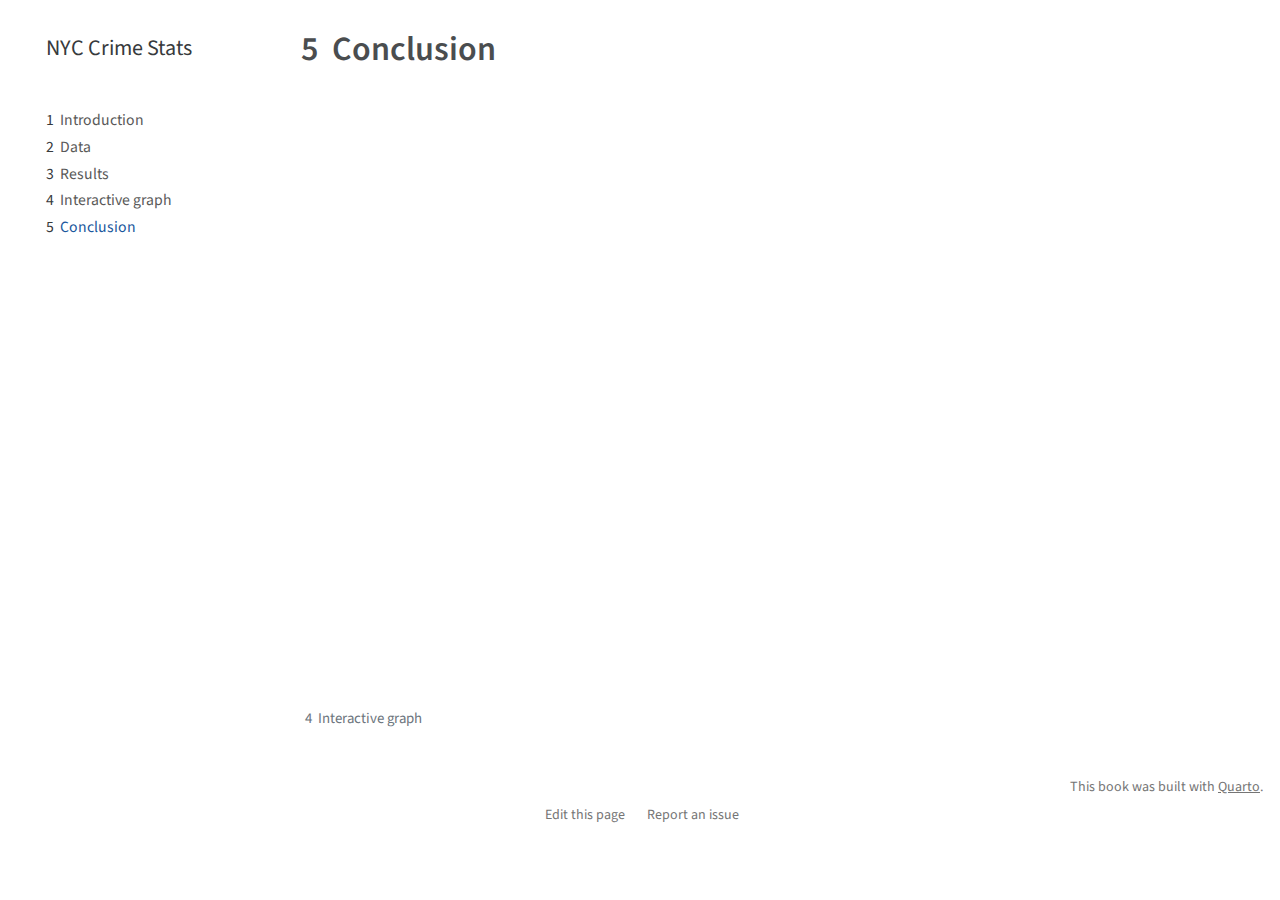
==== docs/conclusion.html @ 1aec039c "initial commit" ====
<!DOCTYPE html>
<html xmlns="http://www.w3.org/1999/xhtml" lang="en" xml:lang="en"><head>

<meta charset="utf-8">
<meta name="generator" content="quarto-1.3.433">

<meta name="viewport" content="width=device-width, initial-scale=1.0, user-scalable=yes">


<title>NYC Crime Stats - 5&nbsp; Conclusion</title>
<style>
code{white-space: pre-wrap;}
span.smallcaps{font-variant: small-caps;}
div.columns{display: flex; gap: min(4vw, 1.5em);}
div.column{flex: auto; overflow-x: auto;}
div.hanging-indent{margin-left: 1.5em; text-indent: -1.5em;}
ul.task-list{list-style: none;}
ul.task-list li input[type="checkbox"] {
  width: 0.8em;
  margin: 0 0.8em 0.2em -1em; /* quarto-specific, see https://github.com/quarto-dev/quarto-cli/issues/4556 */ 
  vertical-align: middle;
}
</style>


<script src="site_libs/quarto-nav/quarto-nav.js"></script>
<script src="site_libs/quarto-nav/headroom.min.js"></script>
<script src="site_libs/clipboard/clipboard.min.js"></script>
<script src="site_libs/quarto-search/autocomplete.umd.js"></script>
<script src="site_libs/quarto-search/fuse.min.js"></script>
<script src="site_libs/quarto-search/quarto-search.js"></script>
<meta name="quarto:offset" content="./">
<link href="./d3graph.html" rel="prev">
<script src="site_libs/quarto-html/quarto.js"></script>
<script src="site_libs/quarto-html/popper.min.js"></script>
<script src="site_libs/quarto-html/tippy.umd.min.js"></script>
<script src="site_libs/quarto-html/anchor.min.js"></script>
<link href="site_libs/quarto-html/tippy.css" rel="stylesheet">
<link href="site_libs/quarto-html/quarto-syntax-highlighting.css" rel="stylesheet" id="quarto-text-highlighting-styles">
<script src="site_libs/bootstrap/bootstrap.min.js"></script>
<link href="site_libs/bootstrap/bootstrap-icons.css" rel="stylesheet">
<link href="site_libs/bootstrap/bootstrap.min.css" rel="stylesheet" id="quarto-bootstrap" data-mode="light">
<script id="quarto-search-options" type="application/json">{
  "location": "sidebar",
  "copy-button": false,
  "collapse-after": 3,
  "panel-placement": "start",
  "type": "textbox",
  "limit": 20,
  "language": {
    "search-no-results-text": "No results",
    "search-matching-documents-text": "matching documents",
    "search-copy-link-title": "Copy link to search",
    "search-hide-matches-text": "Hide additional matches",
    "search-more-match-text": "more match in this document",
    "search-more-matches-text": "more matches in this document",
    "search-clear-button-title": "Clear",
    "search-detached-cancel-button-title": "Cancel",
    "search-submit-button-title": "Submit",
    "search-label": "Search"
  }
}</script>


</head>

<body class="nav-sidebar floating">

<div id="quarto-search-results"></div>
  <header id="quarto-header" class="headroom fixed-top">
  <nav class="quarto-secondary-nav">
    <div class="container-fluid d-flex">
      <button type="button" class="quarto-btn-toggle btn" data-bs-toggle="collapse" data-bs-target="#quarto-sidebar,#quarto-sidebar-glass" aria-controls="quarto-sidebar" aria-expanded="false" aria-label="Toggle sidebar navigation" onclick="if (window.quartoToggleHeadroom) { window.quartoToggleHeadroom(); }">
        <i class="bi bi-layout-text-sidebar-reverse"></i>
      </button>
      <nav class="quarto-page-breadcrumbs" aria-label="breadcrumb"><ol class="breadcrumb"><li class="breadcrumb-item"><a href="./conclusion.html"><span class="chapter-number">5</span>&nbsp; <span class="chapter-title">Conclusion</span></a></li></ol></nav>
      <a class="flex-grow-1" role="button" data-bs-toggle="collapse" data-bs-target="#quarto-sidebar,#quarto-sidebar-glass" aria-controls="quarto-sidebar" aria-expanded="false" aria-label="Toggle sidebar navigation" onclick="if (window.quartoToggleHeadroom) { window.quartoToggleHeadroom(); }">      
      </a>
      <button type="button" class="btn quarto-search-button" aria-label="" onclick="window.quartoOpenSearch();">
        <i class="bi bi-search"></i>
      </button>
    </div>
  </nav>
</header>
<!-- content -->
<div id="quarto-content" class="quarto-container page-columns page-rows-contents page-layout-article">
<!-- sidebar -->
  <nav id="quarto-sidebar" class="sidebar collapse collapse-horizontal sidebar-navigation floating overflow-auto">
    <div class="pt-lg-2 mt-2 text-left sidebar-header">
    <div class="sidebar-title mb-0 py-0">
      <a href="./">NYC Crime Stats</a> 
        <div class="sidebar-tools-main">
    <a href="https://github.com/schaefer30037/NYCCrimeStats" rel="" title="Source Code" class="quarto-navigation-tool px-1" aria-label="Source Code"><i class="bi bi-github"></i></a>
</div>
    </div>
      </div>
        <div class="mt-2 flex-shrink-0 align-items-center">
        <div class="sidebar-search">
        <div id="quarto-search" class="" title="Search"></div>
        </div>
        </div>
    <div class="sidebar-menu-container"> 
    <ul class="list-unstyled mt-1">
        <li class="sidebar-item">
  <div class="sidebar-item-container"> 
  <a href="./index.html" class="sidebar-item-text sidebar-link">
 <span class="menu-text"><span class="chapter-number">1</span>&nbsp; <span class="chapter-title">Introduction</span></span></a>
  </div>
</li>
        <li class="sidebar-item">
  <div class="sidebar-item-container"> 
  <a href="./data.html" class="sidebar-item-text sidebar-link">
 <span class="menu-text"><span class="chapter-number">2</span>&nbsp; <span class="chapter-title">Data</span></span></a>
  </div>
</li>
        <li class="sidebar-item">
  <div class="sidebar-item-container"> 
  <a href="./results.html" class="sidebar-item-text sidebar-link">
 <span class="menu-text"><span class="chapter-number">3</span>&nbsp; <span class="chapter-title">Results</span></span></a>
  </div>
</li>
        <li class="sidebar-item">
  <div class="sidebar-item-container"> 
  <a href="./d3graph.html" class="sidebar-item-text sidebar-link">
 <span class="menu-text"><span class="chapter-number">4</span>&nbsp; <span class="chapter-title">Interactive graph</span></span></a>
  </div>
</li>
        <li class="sidebar-item">
  <div class="sidebar-item-container"> 
  <a href="./conclusion.html" class="sidebar-item-text sidebar-link active">
 <span class="menu-text"><span class="chapter-number">5</span>&nbsp; <span class="chapter-title">Conclusion</span></span></a>
  </div>
</li>
    </ul>
    </div>
</nav>
<div id="quarto-sidebar-glass" data-bs-toggle="collapse" data-bs-target="#quarto-sidebar,#quarto-sidebar-glass"></div>
<!-- margin-sidebar -->
    <div id="quarto-margin-sidebar" class="sidebar margin-sidebar">
        
    </div>
<!-- main -->
<main class="content" id="quarto-document-content">

<header id="title-block-header" class="quarto-title-block default">
<div class="quarto-title">
<h1 class="title"><span class="chapter-number">5</span>&nbsp; <span class="chapter-title">Conclusion</span></h1>
</div>



<div class="quarto-title-meta">

    
  
    
  </div>
  

</header>




</main> <!-- /main -->
<script id="quarto-html-after-body" type="application/javascript">
window.document.addEventListener("DOMContentLoaded", function (event) {
  const toggleBodyColorMode = (bsSheetEl) => {
    const mode = bsSheetEl.getAttribute("data-mode");
    const bodyEl = window.document.querySelector("body");
    if (mode === "dark") {
      bodyEl.classList.add("quarto-dark");
      bodyEl.classList.remove("quarto-light");
    } else {
      bodyEl.classList.add("quarto-light");
      bodyEl.classList.remove("quarto-dark");
    }
  }
  const toggleBodyColorPrimary = () => {
    const bsSheetEl = window.document.querySelector("link#quarto-bootstrap");
    if (bsSheetEl) {
      toggleBodyColorMode(bsSheetEl);
    }
  }
  toggleBodyColorPrimary();  
  const icon = "";
  const anchorJS = new window.AnchorJS();
  anchorJS.options = {
    placement: 'right',
    icon: icon
  };
  anchorJS.add('.anchored');
  const isCodeAnnotation = (el) => {
    for (const clz of el.classList) {
      if (clz.startsWith('code-annotation-')) {                     
        return true;
      }
    }
    return false;
  }
  const clipboard = new window.ClipboardJS('.code-copy-button', {
    text: function(trigger) {
      const codeEl = trigger.previousElementSibling.cloneNode(true);
      for (const childEl of codeEl.children) {
        if (isCodeAnnotation(childEl)) {
          childEl.remove();
        }
      }
      return codeEl.innerText;
    }
  });
  clipboard.on('success', function(e) {
    // button target
    const button = e.trigger;
    // don't keep focus
    button.blur();
    // flash "checked"
    button.classList.add('code-copy-button-checked');
    var currentTitle = button.getAttribute("title");
    button.setAttribute("title", "Copied!");
    let tooltip;
    if (window.bootstrap) {
      button.setAttribute("data-bs-toggle", "tooltip");
      button.setAttribute("data-bs-placement", "left");
      button.setAttribute("data-bs-title", "Copied!");
      tooltip = new bootstrap.Tooltip(button, 
        { trigger: "manual", 
          customClass: "code-copy-button-tooltip",
          offset: [0, -8]});
      tooltip.show();    
    }
    setTimeout(function() {
      if (tooltip) {
        tooltip.hide();
        button.removeAttribute("data-bs-title");
        button.removeAttribute("data-bs-toggle");
        button.removeAttribute("data-bs-placement");
      }
      button.setAttribute("title", currentTitle);
      button.classList.remove('code-copy-button-checked');
    }, 1000);
    // clear code selection
    e.clearSelection();
  });
  function tippyHover(el, contentFn) {
    const config = {
      allowHTML: true,
      content: contentFn,
      maxWidth: 500,
      delay: 100,
      arrow: false,
      appendTo: function(el) {
          return el.parentElement;
      },
      interactive: true,
      interactiveBorder: 10,
      theme: 'quarto',
      placement: 'bottom-start'
    };
    window.tippy(el, config); 
  }
  const noterefs = window.document.querySelectorAll('a[role="doc-noteref"]');
  for (var i=0; i<noterefs.length; i++) {
    const ref = noterefs[i];
    tippyHover(ref, function() {
      // use id or data attribute instead here
      let href = ref.getAttribute('data-footnote-href') || ref.getAttribute('href');
      try { href = new URL(href).hash; } catch {}
      const id = href.replace(/^#\/?/, "");
      const note = window.document.getElementById(id);
      return note.innerHTML;
    });
  }
      let selectedAnnoteEl;
      const selectorForAnnotation = ( cell, annotation) => {
        let cellAttr = 'data-code-cell="' + cell + '"';
        let lineAttr = 'data-code-annotation="' +  annotation + '"';
        const selector = 'span[' + cellAttr + '][' + lineAttr + ']';
        return selector;
      }
      const selectCodeLines = (annoteEl) => {
        const doc = window.document;
        const targetCell = annoteEl.getAttribute("data-target-cell");
        const targetAnnotation = annoteEl.getAttribute("data-target-annotation");
        const annoteSpan = window.document.querySelector(selectorForAnnotation(targetCell, targetAnnotation));
        const lines = annoteSpan.getAttribute("data-code-lines").split(",");
        const lineIds = lines.map((line) => {
          return targetCell + "-" + line;
        })
        let top = null;
        let height = null;
        let parent = null;
        if (lineIds.length > 0) {
            //compute the position of the single el (top and bottom and make a div)
            const el = window.document.getElementById(lineIds[0]);
            top = el.offsetTop;
            height = el.offsetHeight;
            parent = el.parentElement.parentElement;
          if (lineIds.length > 1) {
            const lastEl = window.document.getElementById(lineIds[lineIds.length - 1]);
            const bottom = lastEl.offsetTop + lastEl.offsetHeight;
            height = bottom - top;
          }
          if (top !== null && height !== null && parent !== null) {
            // cook up a div (if necessary) and position it 
            let div = window.document.getElementById("code-annotation-line-highlight");
            if (div === null) {
              div = window.document.createElement("div");
              div.setAttribute("id", "code-annotation-line-highlight");
              div.style.position = 'absolute';
              parent.appendChild(div);
            }
            div.style.top = top - 2 + "px";
            div.style.height = height + 4 + "px";
            let gutterDiv = window.document.getElementById("code-annotation-line-highlight-gutter");
            if (gutterDiv === null) {
              gutterDiv = window.document.createElement("div");
              gutterDiv.setAttribute("id", "code-annotation-line-highlight-gutter");
              gutterDiv.style.position = 'absolute';
              const codeCell = window.document.getElementById(targetCell);
              const gutter = codeCell.querySelector('.code-annotation-gutter');
              gutter.appendChild(gutterDiv);
            }
            gutterDiv.style.top = top - 2 + "px";
            gutterDiv.style.height = height + 4 + "px";
          }
          selectedAnnoteEl = annoteEl;
        }
      };
      const unselectCodeLines = () => {
        const elementsIds = ["code-annotation-line-highlight", "code-annotation-line-highlight-gutter"];
        elementsIds.forEach((elId) => {
          const div = window.document.getElementById(elId);
          if (div) {
            div.remove();
          }
        });
        selectedAnnoteEl = undefined;
      };
      // Attach click handler to the DT
      const annoteDls = window.document.querySelectorAll('dt[data-target-cell]');
      for (const annoteDlNode of annoteDls) {
        annoteDlNode.addEventListener('click', (event) => {
          const clickedEl = event.target;
          if (clickedEl !== selectedAnnoteEl) {
            unselectCodeLines();
            const activeEl = window.document.querySelector('dt[data-target-cell].code-annotation-active');
            if (activeEl) {
              activeEl.classList.remove('code-annotation-active');
            }
            selectCodeLines(clickedEl);
            clickedEl.classList.add('code-annotation-active');
          } else {
            // Unselect the line
            unselectCodeLines();
            clickedEl.classList.remove('code-annotation-active');
          }
        });
      }
  const findCites = (el) => {
    const parentEl = el.parentElement;
    if (parentEl) {
      const cites = parentEl.dataset.cites;
      if (cites) {
        return {
          el,
          cites: cites.split(' ')
        };
      } else {
        return findCites(el.parentElement)
      }
    } else {
      return undefined;
    }
  };
  var bibliorefs = window.document.querySelectorAll('a[role="doc-biblioref"]');
  for (var i=0; i<bibliorefs.length; i++) {
    const ref = bibliorefs[i];
    const citeInfo = findCites(ref);
    if (citeInfo) {
      tippyHover(citeInfo.el, function() {
        var popup = window.document.createElement('div');
        citeInfo.cites.forEach(function(cite) {
          var citeDiv = window.document.createElement('div');
          citeDiv.classList.add('hanging-indent');
          citeDiv.classList.add('csl-entry');
          var biblioDiv = window.document.getElementById('ref-' + cite);
          if (biblioDiv) {
            citeDiv.innerHTML = biblioDiv.innerHTML;
          }
          popup.appendChild(citeDiv);
        });
        return popup.innerHTML;
      });
    }
  }
});
</script>
<nav class="page-navigation">
  <div class="nav-page nav-page-previous">
      <a href="./d3graph.html" class="pagination-link">
        <i class="bi bi-arrow-left-short"></i> <span class="nav-page-text"><span class="chapter-number">4</span>&nbsp; <span class="chapter-title">Interactive graph</span></span>
      </a>          
  </div>
  <div class="nav-page nav-page-next">
  </div>
</nav>
</div> <!-- /content -->
<footer class="footer">
  <div class="nav-footer">
    <div class="nav-footer-left">
      &nbsp;
    </div>   
    <div class="nav-footer-center">
      &nbsp;
    <div class="toc-actions"><div><i class="bi bi-github"></i></div><div class="action-links"><p><a href="https://github.com/schaefer30037/NYCCrimeStats/edit/main/conclusion.qmd" class="toc-action">Edit this page</a></p><p><a href="https://github.com/schaefer30037/NYCCrimeStats/issues/new" class="toc-action">Report an issue</a></p></div></div></div>
    <div class="nav-footer-right">This book was built with <a href="https://quarto.org/">Quarto</a>.</div>
  </div>
</footer>



</body></html>
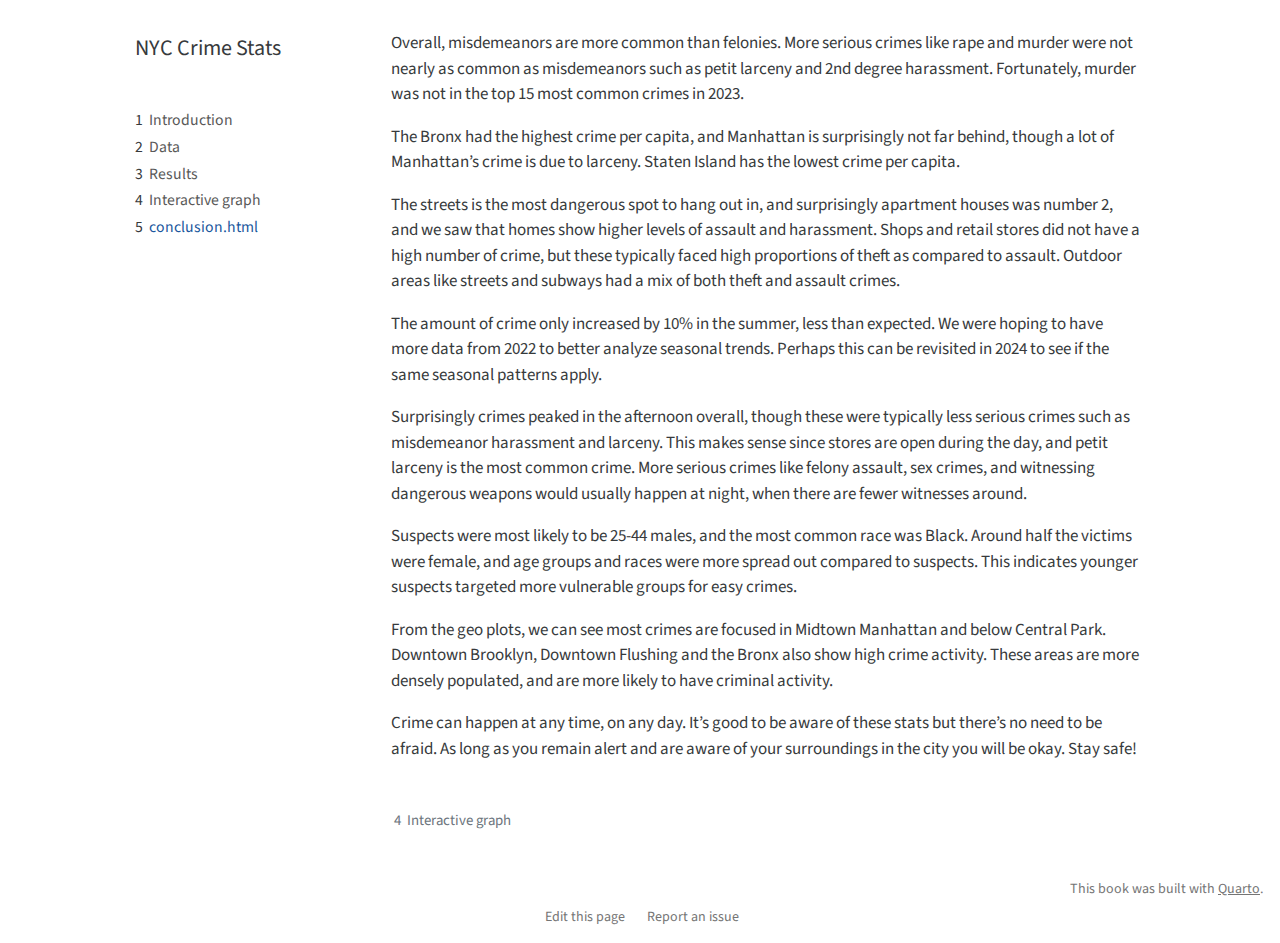
==== commit 4100cae1: "final render" ====
--- a/docs/conclusion.html
+++ b/docs/conclusion.html
@@ -7,7 +7,7 @@
 <meta name="viewport" content="width=device-width, initial-scale=1.0, user-scalable=yes">
 
 
-<title>NYC Crime Stats - 5&nbsp; Conclusion</title>
+<title>NYC Crime Stats – conclusion</title>
 <style>
 code{white-space: pre-wrap;}
 span.smallcaps{font-variant: small-caps;}
@@ -64,7 +64,7 @@
 
 </head>
 
-<body class="nav-sidebar floating">
+<body class="nav-sidebar floating fullcontent">
 
 <div id="quarto-search-results"></div>
   <header id="quarto-header" class="headroom fixed-top">
@@ -73,7 +73,7 @@
       <button type="button" class="quarto-btn-toggle btn" data-bs-toggle="collapse" data-bs-target="#quarto-sidebar,#quarto-sidebar-glass" aria-controls="quarto-sidebar" aria-expanded="false" aria-label="Toggle sidebar navigation" onclick="if (window.quartoToggleHeadroom) { window.quartoToggleHeadroom(); }">
         <i class="bi bi-layout-text-sidebar-reverse"></i>
       </button>
-      <nav class="quarto-page-breadcrumbs" aria-label="breadcrumb"><ol class="breadcrumb"><li class="breadcrumb-item"><a href="./conclusion.html"><span class="chapter-number">5</span>&nbsp; <span class="chapter-title">Conclusion</span></a></li></ol></nav>
+      <nav class="quarto-page-breadcrumbs" aria-label="breadcrumb"><ol class="breadcrumb"><li class="breadcrumb-item"><a href="./conclusion.html"><span class="chapter-number">5</span>&nbsp; <span class="chapter-title">conclusion.html</span></a></li></ol></nav>
       <a class="flex-grow-1" role="button" data-bs-toggle="collapse" data-bs-target="#quarto-sidebar,#quarto-sidebar-glass" aria-controls="quarto-sidebar" aria-expanded="false" aria-label="Toggle sidebar navigation" onclick="if (window.quartoToggleHeadroom) { window.quartoToggleHeadroom(); }">      
       </a>
       <button type="button" class="btn quarto-search-button" aria-label="" onclick="window.quartoOpenSearch();">
@@ -128,7 +128,7 @@
         <li class="sidebar-item">
   <div class="sidebar-item-container"> 
   <a href="./conclusion.html" class="sidebar-item-text sidebar-link active">
- <span class="menu-text"><span class="chapter-number">5</span>&nbsp; <span class="chapter-title">Conclusion</span></span></a>
+ <span class="menu-text"><span class="chapter-number">5</span>&nbsp; <span class="chapter-title">conclusion.html</span></span></a>
   </div>
 </li>
     </ul>
@@ -136,29 +136,20 @@
 </nav>
 <div id="quarto-sidebar-glass" data-bs-toggle="collapse" data-bs-target="#quarto-sidebar,#quarto-sidebar-glass"></div>
 <!-- margin-sidebar -->
-    <div id="quarto-margin-sidebar" class="sidebar margin-sidebar">
-        
-    </div>
+    
 <!-- main -->
 <main class="content" id="quarto-document-content">
 
-<header id="title-block-header" class="quarto-title-block default">
-<div class="quarto-title">
-<h1 class="title"><span class="chapter-number">5</span>&nbsp; <span class="chapter-title">Conclusion</span></h1>
-</div>
-
-
-
-<div class="quarto-title-meta">
-
-    
-  
-    
-  </div>
-  
-
-</header>
-
+
+
+<p>Overall, misdemeanors are more common than felonies. More serious crimes like rape and murder were not nearly as common as misdemeanors such as petit larceny and 2nd degree harassment. Fortunately, murder was not in the top 15 most common crimes in 2023.</p>
+<p>The Bronx had the highest crime per capita, and Manhattan is surprisingly not far behind, though a lot of Manhattan’s crime is due to larceny. Staten Island has the lowest crime per capita.</p>
+<p>The streets is the most dangerous spot to hang out in, and surprisingly apartment houses was number 2, and we saw that homes show higher levels of assault and harassment. Shops and retail stores did not have a high number of crime, but these typically faced high proportions of theft as compared to assault. Outdoor areas like streets and subways had a mix of both theft and assault crimes.</p>
+<p>The amount of crime only increased by 10% in the summer, less than expected. We were hoping to have more data from 2022 to better analyze seasonal trends. Perhaps this can be revisited in 2024 to see if the same seasonal patterns apply.</p>
+<p>Surprisingly crimes peaked in the afternoon overall, though these were typically less serious crimes such as misdemeanor harassment and larceny. This makes sense since stores are open during the day, and petit larceny is the most common crime. More serious crimes like felony assault, sex crimes, and witnessing dangerous weapons would usually happen at night, when there are fewer witnesses around.</p>
+<p>Suspects were most likely to be 25-44 males, and the most common race was Black. Around half the victims were female, and age groups and races were more spread out compared to suspects. This indicates younger suspects targeted more vulnerable groups for easy crimes.</p>
+<p>From the geo plots, we can see most crimes are focused in Midtown Manhattan and below Central Park. Downtown Brooklyn, Downtown Flushing and the Bronx also show high crime activity. These areas are more densely populated, and are more likely to have criminal activity.</p>
+<p>Crime can happen at any time, on any day. It’s good to be aware of these stats but there’s no need to be afraid. As long as you remain alert and are aware of your surroundings in the city you will be okay. Stay safe!</p>
 
 
 
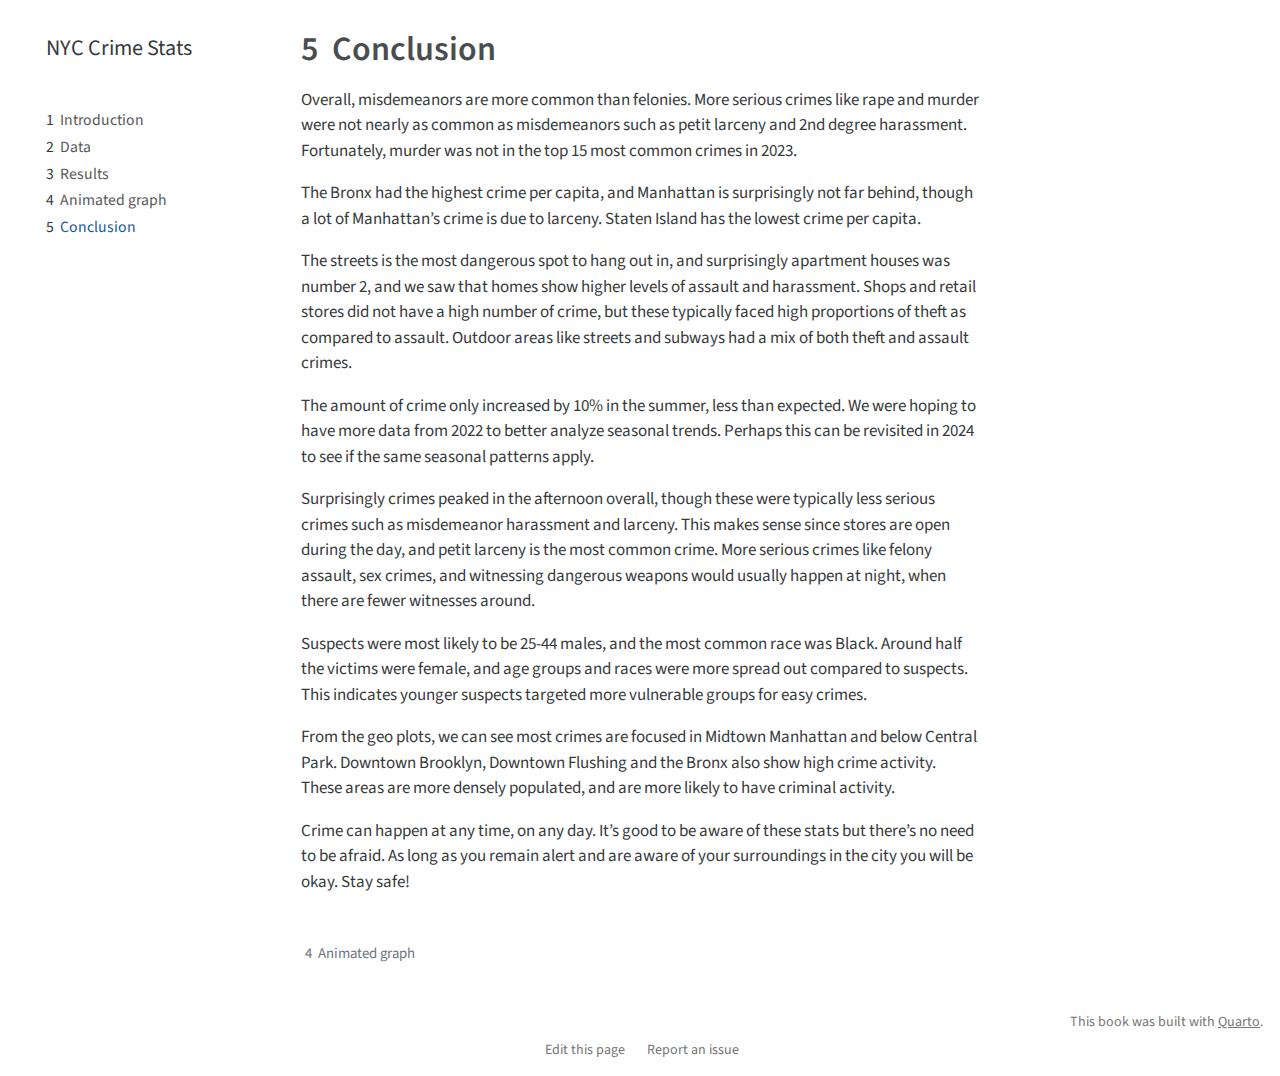
==== commit 4f50c578: "Cleaned" ====
--- a/docs/conclusion.html
+++ b/docs/conclusion.html
@@ -7,7 +7,7 @@
 <meta name="viewport" content="width=device-width, initial-scale=1.0, user-scalable=yes">
 
 
-<title>NYC Crime Stats – conclusion</title>
+<title>NYC Crime Stats - 5&nbsp; Conclusion</title>
 <style>
 code{white-space: pre-wrap;}
 span.smallcaps{font-variant: small-caps;}
@@ -64,7 +64,7 @@
 
 </head>
 
-<body class="nav-sidebar floating fullcontent">
+<body class="nav-sidebar floating">
 
 <div id="quarto-search-results"></div>
   <header id="quarto-header" class="headroom fixed-top">
@@ -73,7 +73,7 @@
       <button type="button" class="quarto-btn-toggle btn" data-bs-toggle="collapse" data-bs-target="#quarto-sidebar,#quarto-sidebar-glass" aria-controls="quarto-sidebar" aria-expanded="false" aria-label="Toggle sidebar navigation" onclick="if (window.quartoToggleHeadroom) { window.quartoToggleHeadroom(); }">
         <i class="bi bi-layout-text-sidebar-reverse"></i>
       </button>
-      <nav class="quarto-page-breadcrumbs" aria-label="breadcrumb"><ol class="breadcrumb"><li class="breadcrumb-item"><a href="./conclusion.html"><span class="chapter-number">5</span>&nbsp; <span class="chapter-title">conclusion.html</span></a></li></ol></nav>
+      <nav class="quarto-page-breadcrumbs" aria-label="breadcrumb"><ol class="breadcrumb"><li class="breadcrumb-item"><a href="./conclusion.html"><span class="chapter-number">5</span>&nbsp; <span class="chapter-title">Conclusion</span></a></li></ol></nav>
       <a class="flex-grow-1" role="button" data-bs-toggle="collapse" data-bs-target="#quarto-sidebar,#quarto-sidebar-glass" aria-controls="quarto-sidebar" aria-expanded="false" aria-label="Toggle sidebar navigation" onclick="if (window.quartoToggleHeadroom) { window.quartoToggleHeadroom(); }">      
       </a>
       <button type="button" class="btn quarto-search-button" aria-label="" onclick="window.quartoOpenSearch();">
@@ -122,13 +122,13 @@
         <li class="sidebar-item">
   <div class="sidebar-item-container"> 
   <a href="./d3graph.html" class="sidebar-item-text sidebar-link">
- <span class="menu-text"><span class="chapter-number">4</span>&nbsp; <span class="chapter-title">Interactive graph</span></span></a>
+ <span class="menu-text"><span class="chapter-number">4</span>&nbsp; <span class="chapter-title">Animated graph</span></span></a>
   </div>
 </li>
         <li class="sidebar-item">
   <div class="sidebar-item-container"> 
   <a href="./conclusion.html" class="sidebar-item-text sidebar-link active">
- <span class="menu-text"><span class="chapter-number">5</span>&nbsp; <span class="chapter-title">conclusion.html</span></span></a>
+ <span class="menu-text"><span class="chapter-number">5</span>&nbsp; <span class="chapter-title">Conclusion</span></span></a>
   </div>
 </li>
     </ul>
@@ -136,11 +136,28 @@
 </nav>
 <div id="quarto-sidebar-glass" data-bs-toggle="collapse" data-bs-target="#quarto-sidebar,#quarto-sidebar-glass"></div>
 <!-- margin-sidebar -->
-    
+    <div id="quarto-margin-sidebar" class="sidebar margin-sidebar">
+        
+    </div>
 <!-- main -->
 <main class="content" id="quarto-document-content">
 
-
+<header id="title-block-header" class="quarto-title-block default">
+<div class="quarto-title">
+<h1 class="title"><span class="chapter-number">5</span>&nbsp; <span class="chapter-title">Conclusion</span></h1>
+</div>
+
+
+
+<div class="quarto-title-meta">
+
+    
+  
+    
+  </div>
+  
+
+</header>
 
 <p>Overall, misdemeanors are more common than felonies. More serious crimes like rape and murder were not nearly as common as misdemeanors such as petit larceny and 2nd degree harassment. Fortunately, murder was not in the top 15 most common crimes in 2023.</p>
 <p>The Bronx had the highest crime per capita, and Manhattan is surprisingly not far behind, though a lot of Manhattan’s crime is due to larceny. Staten Island has the lowest crime per capita.</p>
@@ -390,7 +407,7 @@
 <nav class="page-navigation">
   <div class="nav-page nav-page-previous">
       <a href="./d3graph.html" class="pagination-link">
-        <i class="bi bi-arrow-left-short"></i> <span class="nav-page-text"><span class="chapter-number">4</span>&nbsp; <span class="chapter-title">Interactive graph</span></span>
+        <i class="bi bi-arrow-left-short"></i> <span class="nav-page-text"><span class="chapter-number">4</span>&nbsp; <span class="chapter-title">Animated graph</span></span>
       </a>          
   </div>
   <div class="nav-page nav-page-next">
